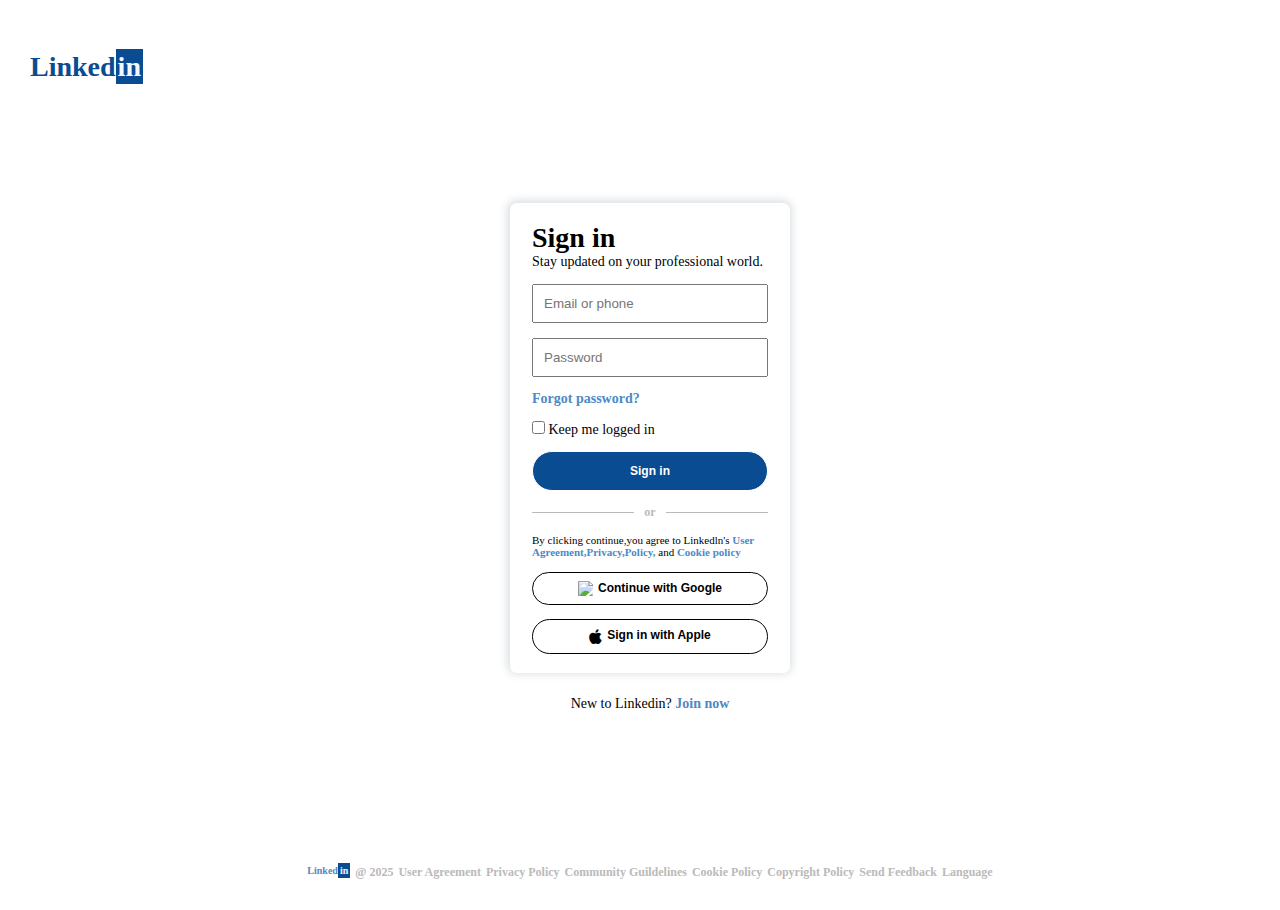
==== linkedln clone landing page/index.html @ 1344936c "designed a linkedin signup page clone" ====
<!DOCTYPE html>
<html lang="en">
  <head>
    <meta charset="UTF-8" />
    <meta name="viewport" content="width=device-width, initial-scale=1.0" />
    <title>linkedln clone landing page</title>
    <link rel="stylesheet" href="style.css" />
    <link
      rel="stylesheet"
      href="https://cdnjs.cloudflare.com/ajax/libs/font-awesome/6.0.0-beta3/css/all.min.css"
    />
    <link rel="icon" href="icons8-linkedin-48.png" />
    <link rel="preconnect" href="https://fonts.googleapis.com" />
    <link rel="preconnect" href="https://fonts.gstatic.com" crossorigin />
  </head>
  <body>
    <div class="container">
      <div class="linkedin">
        <h1>Linked<span class="in">in</span></h1>
      </div>
      <section class="container-section">
        <form class="login-form">
          <div class="sign-in">
            <h1><b>Sign in</b></h1>
            <p>Stay updated on your professional world.</p>
          </div>
          <div class="form-data">
            <input type="text" placeholder="Email or phone" />
            <input type="text" placeholder="Password" />
          </div>
          <a href="#">Forgot password?</a>
          <div class="check-box">
            <input type="checkbox" />
            <label for="login"> Keep me logged in </label><br />
          </div>
          <button class="first-button" type="sign in">Sign in</button>
          <div class="straight-line">
            <hr />
            <span class="or">or</span>
            <hr />
          </div>
          <div class="authorization">
            <p>
              By clicking continue,you agree to Linkedln's
              <a href="#">User Agreement,Privacy,Policy,</a> and
              <a href="#">Cookie policy</a>
            </p>
          </div>
          <button>
            <img
              width="15"
              height="15"
              src="https://img.icons8.com/color/48/google-logo.png"
              alt="google-logo"
            />
            <p>Continue with Google</p>
          </button>
          <button><i class="fa-brands fa-apple"></i> Sign in with Apple</button>
        </form>
        <div class="new-to-linkedln">
          <p>
            New to Linkedin?
            <a href="#"> Join now</a>
          </p>
        </div>
      </section>
      <footer>
        <div class="footer-content">
          <li>
            <a class="footer-logo" href="#">
              <h1>Linked<span class="in">in</span></h1></a
            >
          </li>
          <li><a class="footer-links" href="#"> @ 2025</a></li>
          <li><a class="footer-links" href="#">User Agreement</a></li>
          <li><a class="footer-links" href="#">Privacy Policy</a></li>
          <li><a class="footer-links" href="#">Community Guildelines</a></li>
          <li><a class="footer-links" href="#">Cookie Policy</a></li>
          <li><a class="footer-links" href="#">Copyright Policy</a></li>
          <li><a class="footer-links" href="#">Send Feedback</a></li>
          <li><a class="footer-links" href="#">Language</a></li>
        </div>
      </footer>
    </div>
  </body>
</html>
---- linkedln clone landing page/style.css ----
* {
  margin: 0;
  padding: 0;
  box-sizing: border-box;
}
body {
  background-color: #fff;
  color: black;
  height: 100vh;
  width: 100vw;
  font-family: source san;
  font-size: 14px;
  overflow-x: hidden;
  padding: 10px;
  margin: 0;
}

.container {
  background-color: #fff;
  height: 100vh;
  width: 100vw;
  color: black;
  display: flex;
  justify-content: space-around;
  flex-direction: column;
  align-items: center;
  flex-wrap: wrap;
}
.linkedin {
  display: flex;
  width: 100%;
  padding: 10px 20px;
  color: #094c92;
}
.in {
  background-color: #094c92;
  color: aliceblue;
  border: 2px solid #094c92;
  text-size-adjust: 10px;
}
.container-section {
  width: 100vw;
  height: 100%;
  max-height: 600px;
  display: flex;
  flex-direction: column;
  justify-content: center;
  align-items: center;
}
.sign-in p {
  font-weight: 200;
  /* color: black; */
}
.login-form {
  width: 100%;
  max-width: 280px;
  display: flex;
  flex-direction: column;
  justify-content: space-around;
  gap: 10px;
  min-height: 470px;
  padding: 17px 22px;
  margin: 8px 0;
  border-radius: 7px;
  box-sizing: border-box;
  box-shadow: -0.5px -1px 8px 2px rgba(34, 60, 80, 0.16);
}
.form-data {
  display: flex;
  flex-direction: column;
  gap: 15px;
}
input[type="text"] {
  padding: 10px;
}
.straight-line {
  display: flex;
  align-items: center;
  width: 100%;
  position: relative;
}
hr {
  flex-grow: 1;
  border: none;
  height: 1px;
  background-color: #bababa;
}
.or {
  padding: 0 10px;
  background-color: #fff;
  font-size: 12px;
  font-weight: bold;
  color: #bababa;
}

.authorization p {
  font-size: 11px;
}
button {
  /* width: 360px; */
  display: flex;
  justify-content: center;
  gap: 5px;
  background-color: #fff;
  border-color: #bababa;
  padding: 8px 0;
  border: 1px solid;
  font-family: Arial, Helvetica, sans-serif;
  font-size: 12px;
  border-radius: 25px;
  font-weight: bold;
}
.first-button {
  background-color: #094c92;
  color: #fff;
  padding: 12px;
}
a {
  text-decoration: none;
  color: #4d89c7;
  font-weight: 700;
}
.fa-apple {
  font-size: 17px;
}
.new-to-linkedln {
  padding-top: 15px;
}
footer {
  display: flex;
  flex-direction: column;
  justify-content: center;
  background-color: #fff;
}
.footer-content {
  display: flex;
  flex-wrap: wrap;
  justify-content: center;
  width: 100%;
  margin: 0 auto;
  padding-top: 50px;
  list-style: none;
  gap: 5px;
  font-size: 12px;
}
.footer-links {
  color: #bababa;
}
.footer-logo {
  font-size: 5px;
}
@media screen and (max-width: 450px) {
  .linkedin {
    justify-content: center;
  }
}
@media screen and (max-width: 960px) {
  .linkedin {
    justify-content: center;
  }
  .container {
    gap: 25px;
    height: auto;
  }
}
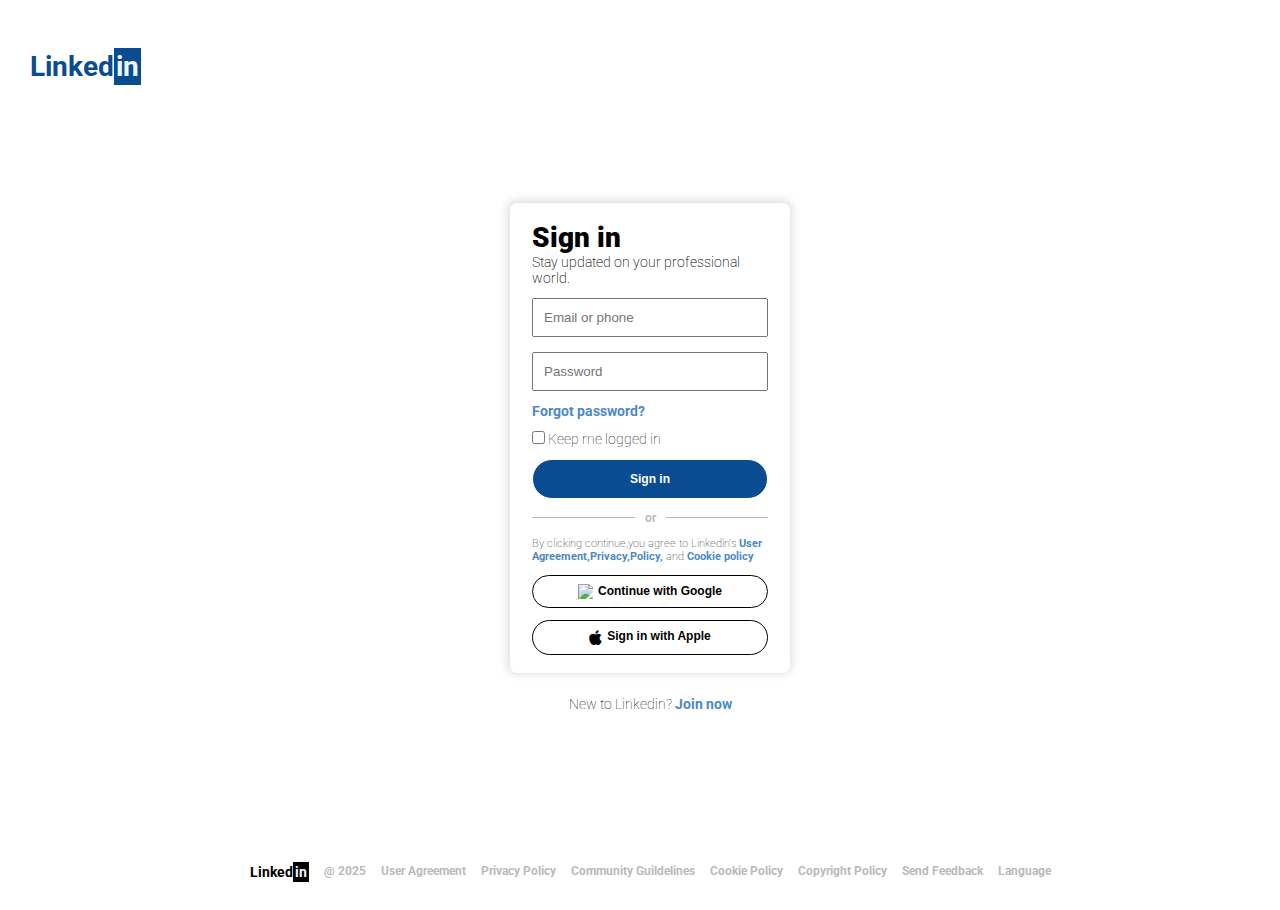
==== commit 6949f977: "imported the Roboto font and backup font" ====
--- a/linkedln clone landing page/index.html
+++ b/linkedln clone landing page/index.html
@@ -65,20 +65,22 @@
         </div>
       </section>
       <footer>
-        <div class="footer-content">
-          <li>
-            <a class="footer-logo" href="#">
-              <h1>Linked<span class="in">in</span></h1></a
-            >
-          </li>
-          <li><a class="footer-links" href="#"> @ 2025</a></li>
-          <li><a class="footer-links" href="#">User Agreement</a></li>
-          <li><a class="footer-links" href="#">Privacy Policy</a></li>
-          <li><a class="footer-links" href="#">Community Guildelines</a></li>
-          <li><a class="footer-links" href="#">Cookie Policy</a></li>
-          <li><a class="footer-links" href="#">Copyright Policy</a></li>
-          <li><a class="footer-links" href="#">Send Feedback</a></li>
-          <li><a class="footer-links" href="#">Language</a></li>
+        <div>
+          <ul class="footer-content">
+            <li>
+              <a class="footer-logo" href="#">
+                <h1>Linked<span class="in">in</span></h1></a
+              >
+            </li>
+            <li><a class="footer-links" href="#"> @ 2025</a></li>
+            <li><a class="footer-links" href="#">User Agreement</a></li>
+            <li><a class="footer-links" href="#">Privacy Policy</a></li>
+            <li><a class="footer-links" href="#">Community Guildelines</a></li>
+            <li><a class="footer-links" href="#">Cookie Policy</a></li>
+            <li><a class="footer-links" href="#">Copyright Policy</a></li>
+            <li><a class="footer-links" href="#">Send Feedback</a></li>
+            <li><a class="footer-links" href="#">Language</a></li>
+          </ul>
         </div>
       </footer>
     </div>
--- a/linkedln clone landing page/style.css
+++ b/linkedln clone landing page/style.css
@@ -1,3 +1,4 @@
+@import url("https://fonts.googleapis.com/css2?family=Outfit:wght@100..900&family=Roboto:ital,wght@0,100;0,300;0,400;0,500;0,700;0,900;1,100;1,300;1,400;1,500;1,700;1,900&display=swap");
 * {
   margin: 0;
   padding: 0;
@@ -8,7 +9,9 @@
   color: black;
   height: 100vh;
   width: 100vw;
-  font-family: source san;
+  font-family: "Roboto", serif;
+  font-weight: 100;
+  font-style: normal;
   font-size: 14px;
   overflow-x: hidden;
   padding: 10px;
@@ -140,14 +143,21 @@
   margin: 0 auto;
   padding-top: 50px;
   list-style: none;
-  gap: 5px;
+  gap: 15px;
   font-size: 12px;
 }
 .footer-links {
   color: #bababa;
 }
 .footer-logo {
-  font-size: 5px;
+  font-size: 7px;
+  color: #000;
+  .in {
+    background-color: #000;
+    color: aliceblue;
+    border: 2px solid #000;
+    text-size-adjust: 10px;
+  }
 }
 @media screen and (max-width: 450px) {
   .linkedin {
